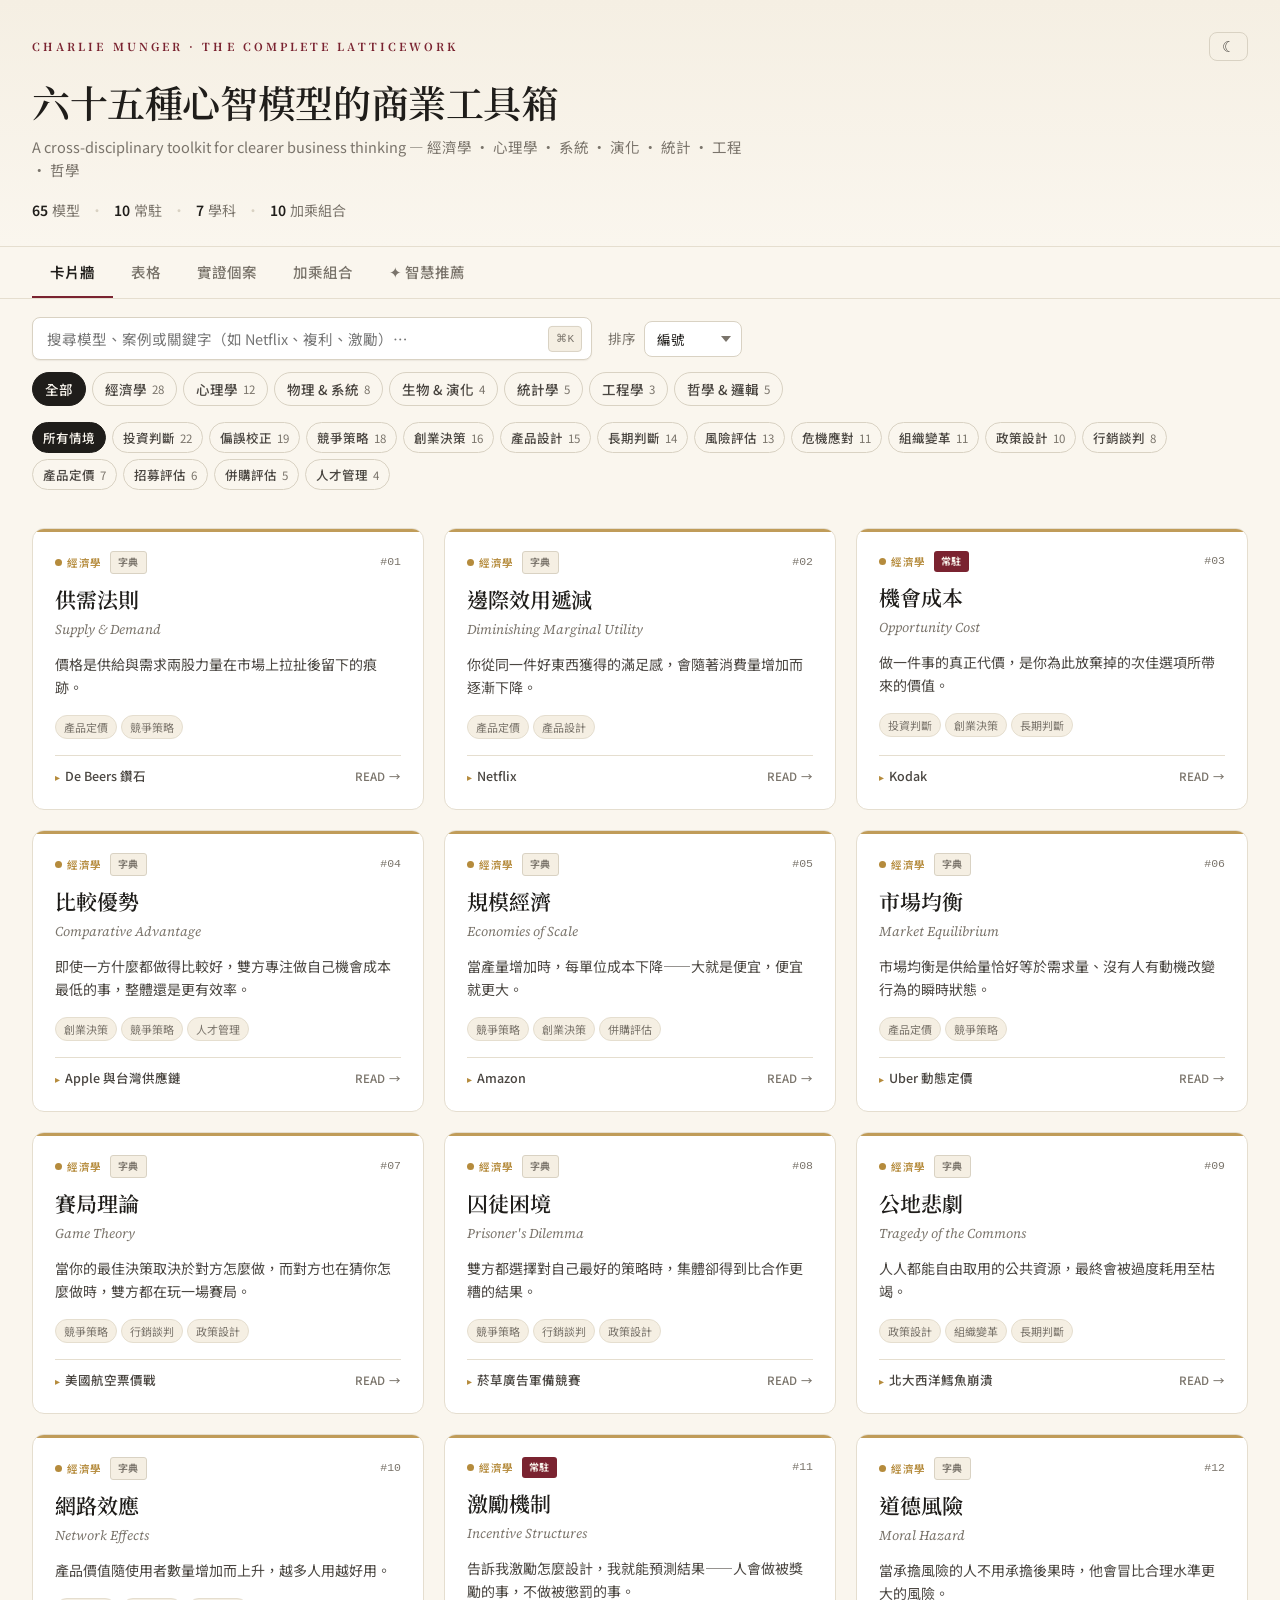
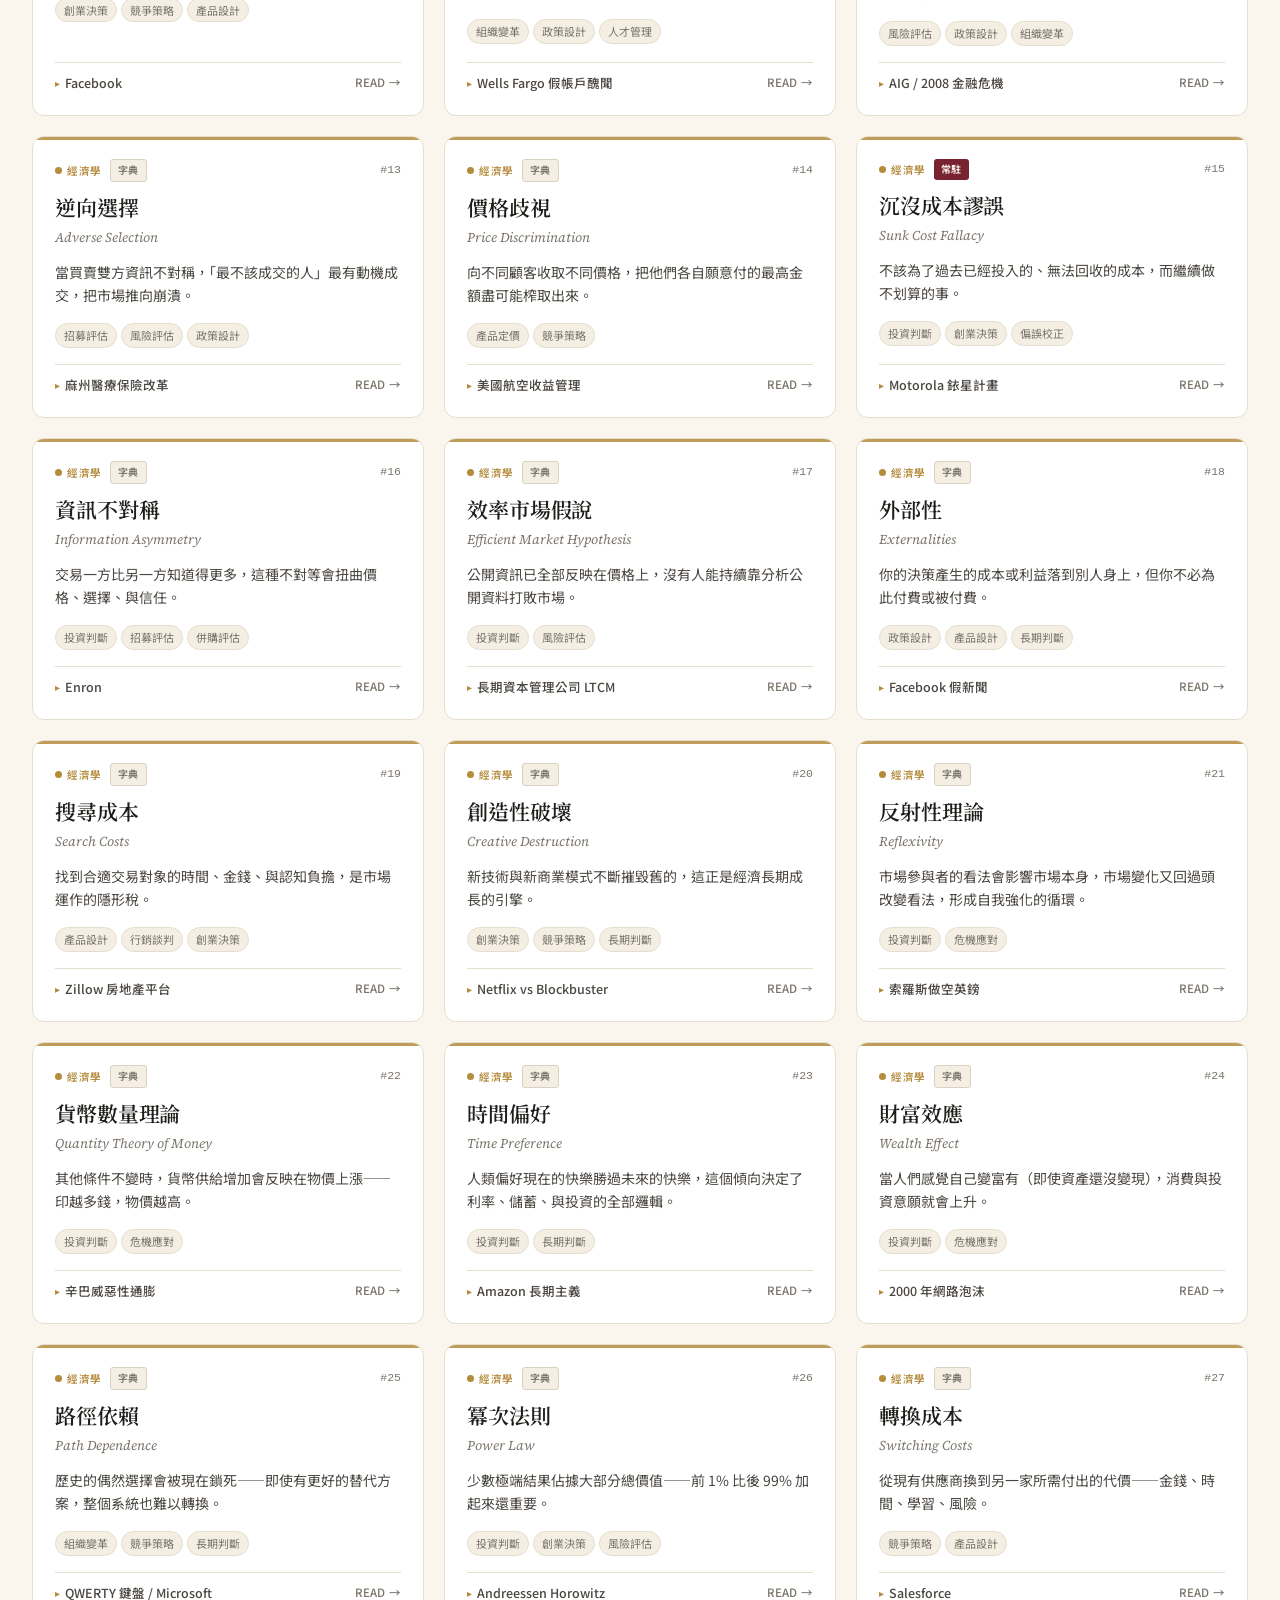
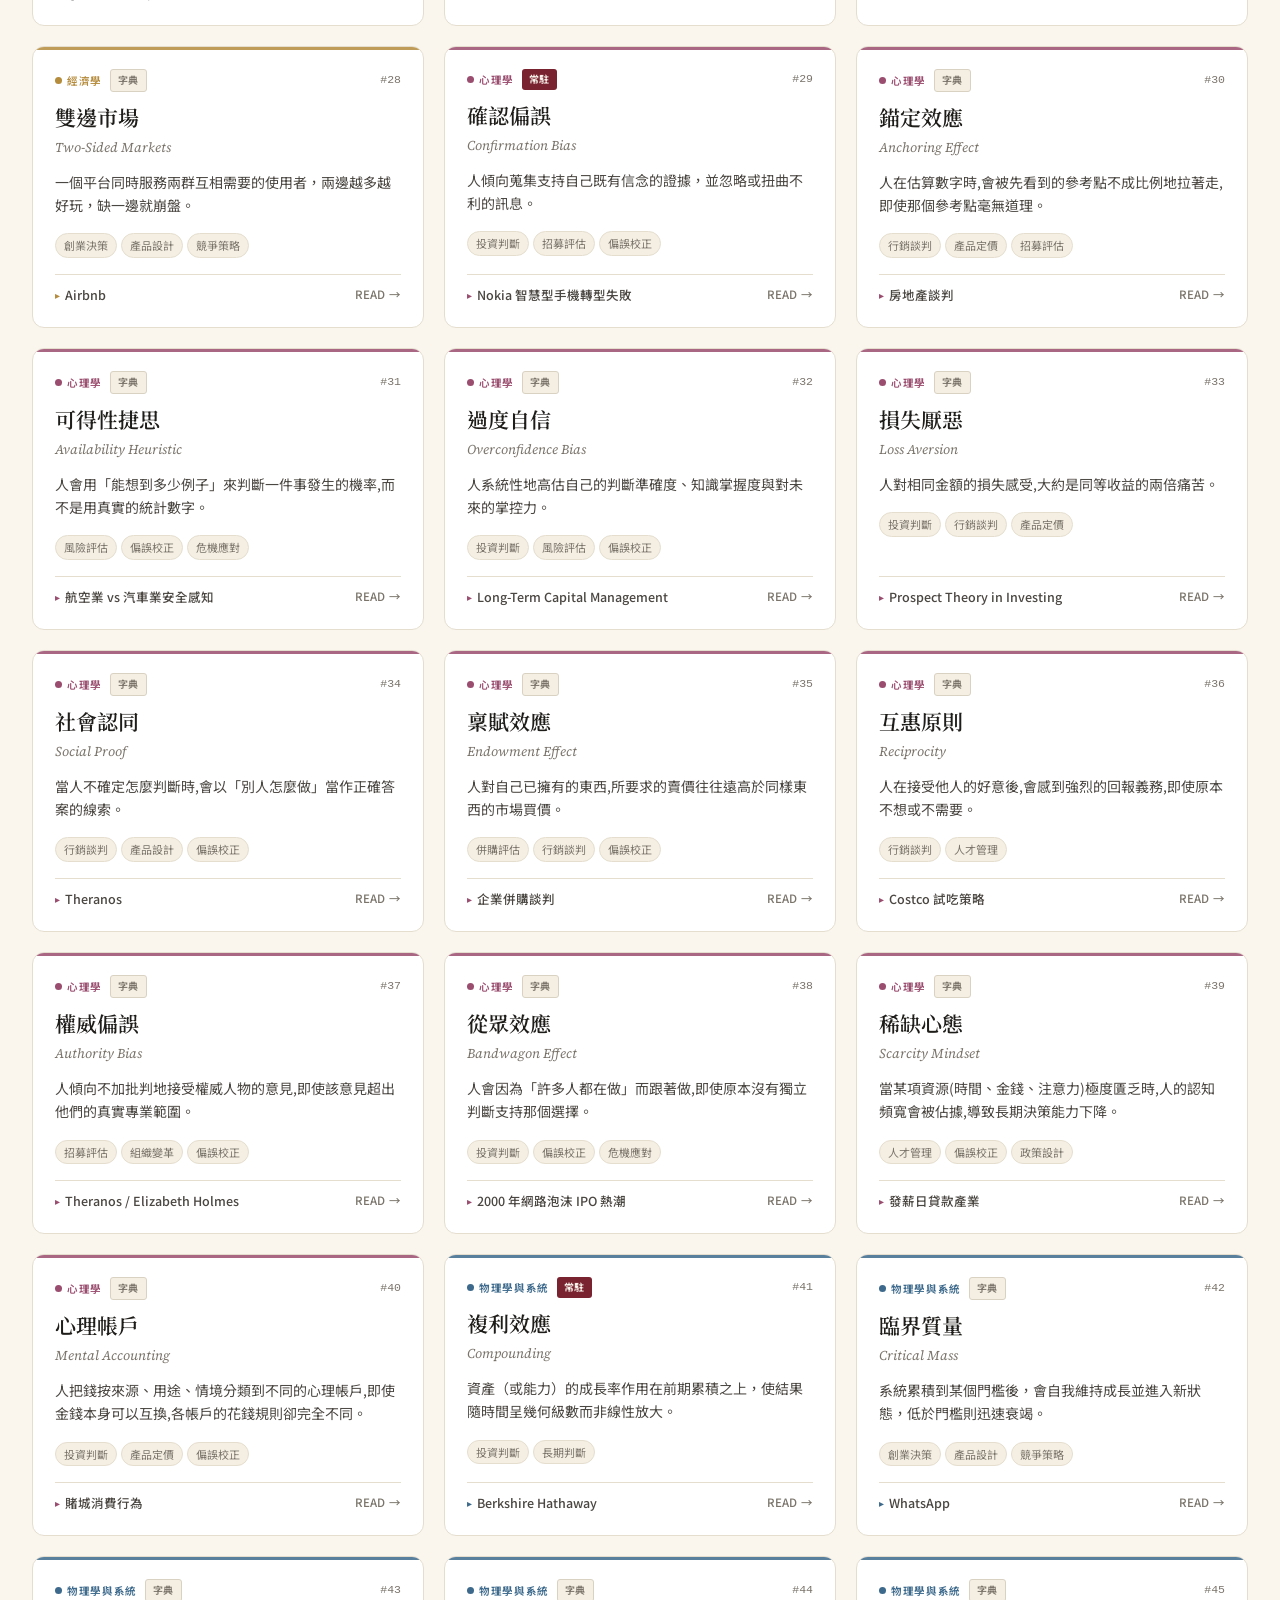
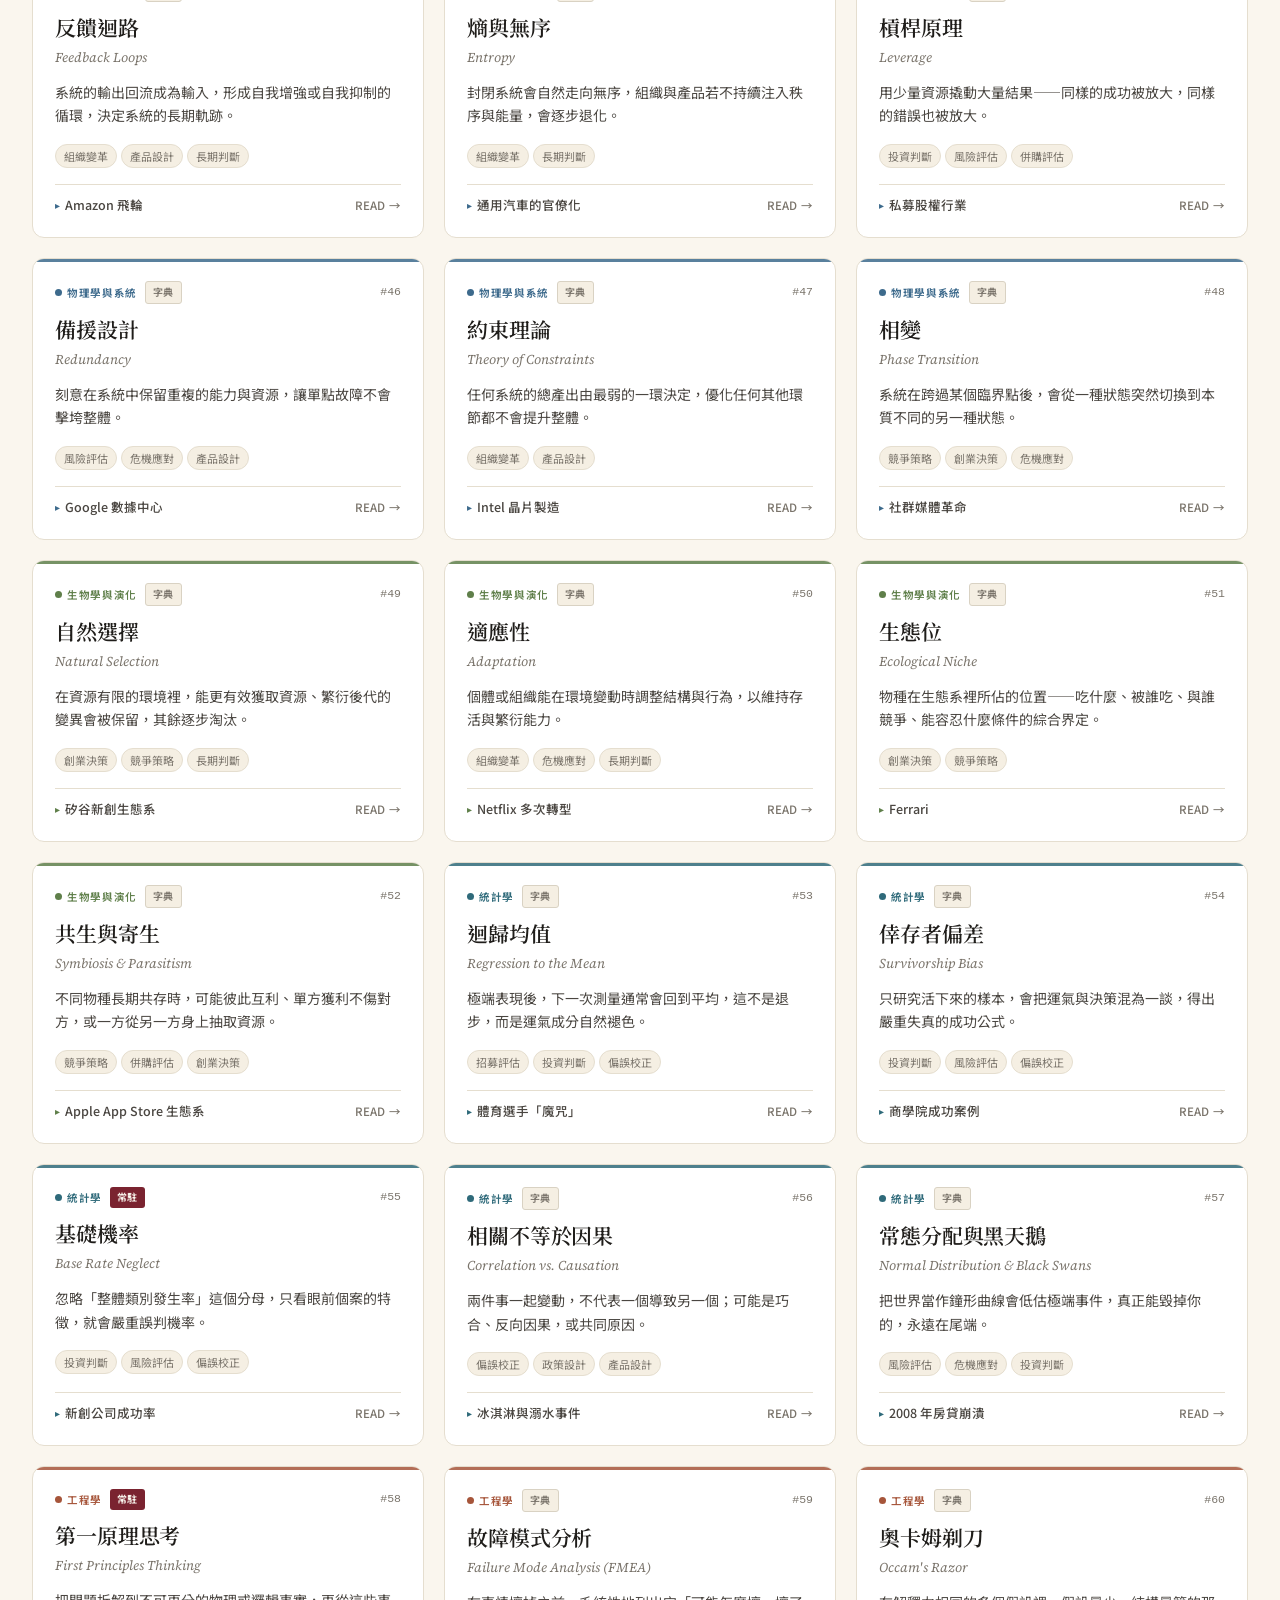
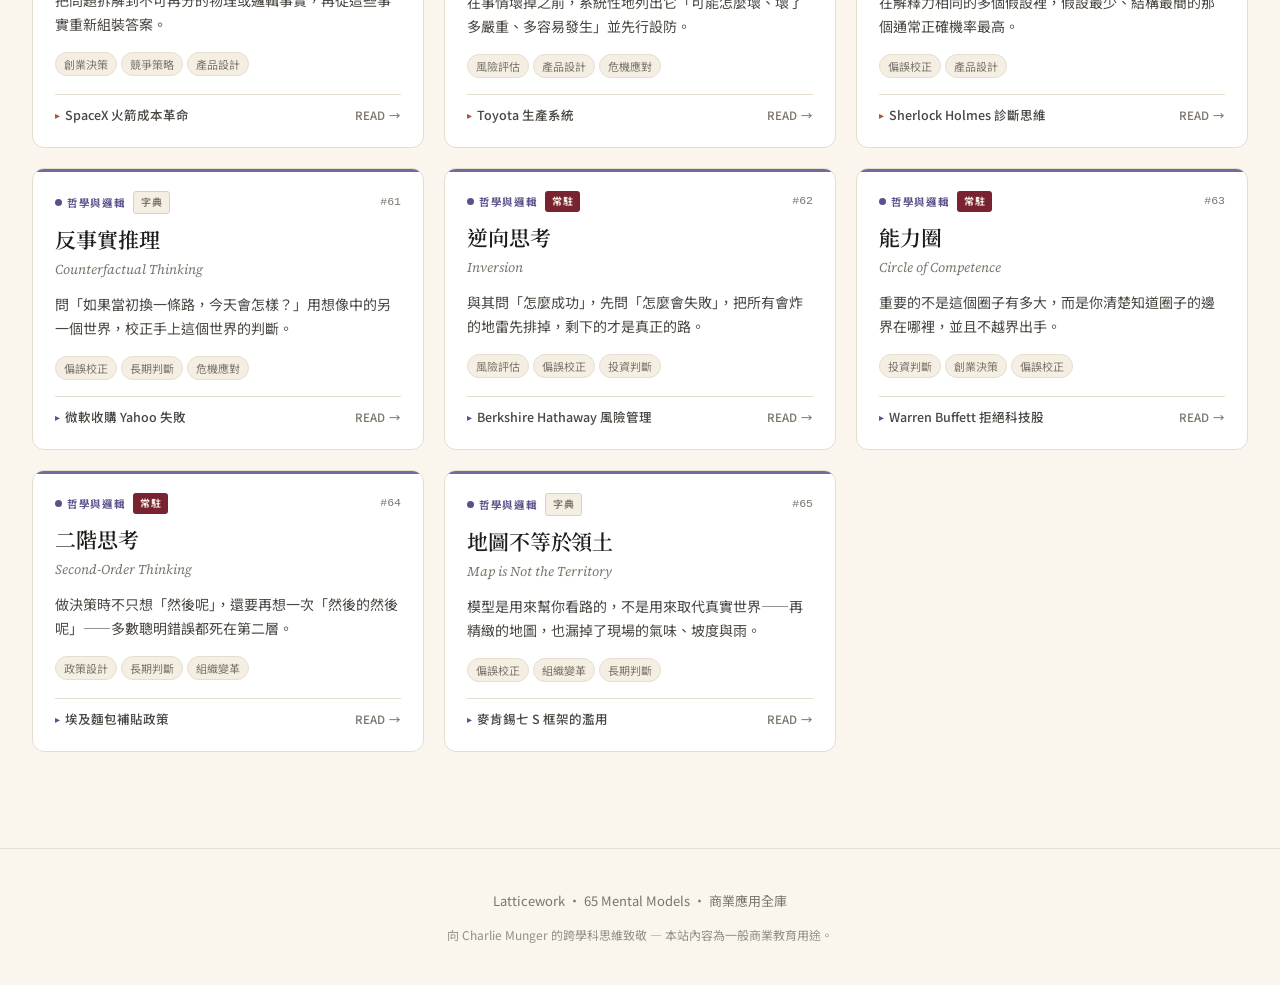
==== site/index.html @ 41a807b2 "初始版本：65 種商業心智模型工具箱 - 65 張深度卡片（每張 ~1,000 字、9 段結構化內容） - 7 大學科：經濟學 28 / 心理學 12 / 物理系統 8 / 生物演化 4 / 統計 5" ====
<!doctype html>
<html lang="zh-Hant" data-theme="light">
<head>
  <meta charset="utf-8" />
  <meta name="viewport" content="width=device-width, initial-scale=1" />
  <title>Latticework · 65 種商業心智模型工具箱</title>
  <meta name="description" content="跨學科心智模型全庫——65 種模型 · 7 大學科 · 卡片牆 / 表格 / 實證個案 / 加乘組合 / 智慧推薦 五種視圖。" />
  <link rel="preconnect" href="https://fonts.googleapis.com" />
  <link rel="preconnect" href="https://fonts.gstatic.com" crossorigin />
  <link href="https://fonts.googleapis.com/css2?family=Noto+Serif+TC:wght@500;600;700&family=Noto+Sans+TC:wght@300;400;500;600&family=Inter:ital,wght@0,400;0,500;0,600;1,400&family=Source+Serif+4:ital,wght@0,400;0,600;1,400&display=swap" rel="stylesheet" />
  <link rel="stylesheet" href="./styles.css" />
</head>
<body data-view="wall">
  <header class="site-header">
    <div class="header-row top">
      <div class="brand-mark">CHARLIE MUNGER · THE COMPLETE LATTICEWORK</div>
      <div class="header-actions">
        <button id="theme-toggle" class="icon-btn" aria-label="切換深淺色" title="切換深淺色">
          <span class="theme-icon-light">☀</span>
          <span class="theme-icon-dark">☾</span>
        </button>
      </div>
    </div>
    <h1 class="brand-title">六十五種心智模型的商業工具箱</h1>
    <p class="brand-tagline">A cross-disciplinary toolkit for clearer business thinking — 經濟學 · 心理學 · 系統 · 演化 · 統計 · 工程 · 哲學</p>
    <div class="header-stats">
      <span class="stat"><b id="visible-count">65</b><span>模型</span></span>
      <span class="stat-sep">·</span>
      <span class="stat"><b id="core-count">—</b><span>常駐</span></span>
      <span class="stat-sep">·</span>
      <span class="stat"><b>7</b><span>學科</span></span>
      <span class="stat-sep">·</span>
      <span class="stat"><b id="synergy-count">—</b><span>加乘組合</span></span>
    </div>
  </header>

  <nav class="tab-bar" id="tabs" role="tablist">
    <button class="tab is-active" data-view="wall" role="tab">卡片牆</button>
    <button class="tab" data-view="table" role="tab">表格</button>
    <button class="tab" data-view="evidence" role="tab">實證個案</button>
    <button class="tab" data-view="synergy" role="tab">加乘組合</button>
    <button class="tab" data-view="recommend" role="tab">✦ 智慧推薦</button>
  </nav>

  <section class="controls" id="controls">
    <div class="control-row primary">
      <div class="search-wrap">
        <input id="search" type="search" placeholder="搜尋模型、案例或關鍵字（如 Netflix、複利、激勵）…" autocomplete="off" />
        <span class="search-hint">⌘K</span>
      </div>
      <div class="sort-wrap">
        <label for="sort">排序</label>
        <select id="sort">
          <option value="id">編號</option>
          <option value="tier">常駐優先</option>
          <option value="name">按名稱</option>
          <option value="discipline">按學科</option>
        </select>
      </div>
    </div>

    <div class="control-row chips">
      <div class="chip-group" data-facet="discipline">
        <button class="chip is-active" data-value="all">全部</button>
        <button class="chip" data-value="經濟學">經濟學 <span class="chip-count">28</span></button>
        <button class="chip" data-value="心理學">心理學 <span class="chip-count">12</span></button>
        <button class="chip" data-value="物理學與系統">物理 &amp; 系統 <span class="chip-count">8</span></button>
        <button class="chip" data-value="生物學與演化">生物 &amp; 演化 <span class="chip-count">4</span></button>
        <button class="chip" data-value="統計學">統計學 <span class="chip-count">5</span></button>
        <button class="chip" data-value="工程學">工程學 <span class="chip-count">3</span></button>
        <button class="chip" data-value="哲學與邏輯">哲學 &amp; 邏輯 <span class="chip-count">5</span></button>
      </div>
    </div>

    <div class="control-row chips scenario-row">
      <div class="chip-group small" data-facet="scenario" id="scenario-chips">
        <button class="chip is-active small" data-value="all">所有情境</button>
        <!-- scenarios populated by JS -->
      </div>
    </div>
  </section>

  <main id="main" class="main" aria-live="polite"></main>

  <div id="empty" class="empty" hidden>
    <p>找不到符合條件的內容。試試其他關鍵字或調整篩選。</p>
  </div>

  <footer class="site-footer">
    <p>Latticework · 65 Mental Models · 商業應用全庫</p>
    <p class="footer-sub">向 Charlie Munger 的跨學科思維致敬 — 本站內容為一般商業教育用途。</p>
  </footer>

  <div id="modal" class="modal" hidden aria-modal="true" role="dialog">
    <div class="modal-backdrop" data-close="1"></div>
    <article class="modal-panel" id="modal-panel"></article>
  </div>

  <script src="./app.js"></script>
</body>
</html>
---- site/styles.css ----
/* ============================================================
   Latticework — Business toolkit, light + dark theme
   ============================================================ */

:root,
[data-theme="light"] {
  --bg: #FAF6EE;
  --bg-2: #F5EFE3;
  --surface: #FFFFFF;
  --surface-tint: #FCFAF5;

  --ink: #1F1D1A;
  --ink-2: #4A4641;
  --ink-3: #7A746B;
  --hairline: #E5DECF;
  --border: #D9D2C3;

  --accent: #7A2330;
  --accent-soft: #9A3949;
  --gold: #B58B3C;

  --d-econ: #B58B3C;
  --d-psych: #9A4D6E;
  --d-systems: #3D6A8C;
  --d-bio: #5F7F4A;
  --d-stats: #2F6A7A;
  --d-eng: #A6553A;
  --d-phil: #5C508A;

  --shadow-sm: 0 1px 2px rgba(60, 40, 10, 0.04), 0 1px 1px rgba(60, 40, 10, 0.03);
  --shadow-md: 0 4px 16px rgba(60, 40, 10, 0.06), 0 2px 4px rgba(60, 40, 10, 0.04);
  --shadow-lg: 0 12px 40px rgba(40, 25, 5, 0.12), 0 4px 12px rgba(60, 40, 10, 0.06);

  --header-bg: rgba(250, 246, 238, 0.88);
}

[data-theme="dark"] {
  --bg: #1A1714;
  --bg-2: #221E1A;
  --surface: #2A2520;
  --surface-tint: #2F2924;

  --ink: #F2EBDD;
  --ink-2: #C9C2B5;
  --ink-3: #8C857A;
  --hairline: #3A332C;
  --border: #4C443A;

  --accent: #D87060;
  --accent-soft: #C46055;
  --gold: #D4A05A;

  --d-econ: #D4A05A;
  --d-psych: #C97398;
  --d-systems: #6FA0C5;
  --d-bio: #8DAF73;
  --d-stats: #5BA5BA;
  --d-eng: #D08163;
  --d-phil: #8B7DBE;

  --shadow-sm: 0 1px 2px rgba(0, 0, 0, 0.3);
  --shadow-md: 0 4px 16px rgba(0, 0, 0, 0.45), 0 2px 4px rgba(0, 0, 0, 0.25);
  --shadow-lg: 0 16px 48px rgba(0, 0, 0, 0.6), 0 4px 12px rgba(0, 0, 0, 0.3);

  --header-bg: rgba(26, 23, 20, 0.88);
}

:root {
  --radius-sm: 4px;
  --radius-md: 8px;
  --radius-lg: 12px;

  --serif: "Noto Serif TC", "Source Serif 4", Georgia, "Times New Roman", serif;
  --sans: "Noto Sans TC", "Inter", -apple-system, BlinkMacSystemFont, "Segoe UI", sans-serif;
  --mono: "SF Mono", Menlo, Consolas, monospace;

  --maxw: 1280px;
}

* { box-sizing: border-box; }

html, body {
  margin: 0;
  padding: 0;
  background: var(--bg);
  color: var(--ink);
  font-family: var(--sans);
  font-size: 16px;
  line-height: 1.65;
  -webkit-font-smoothing: antialiased;
  text-rendering: optimizeLegibility;
  transition: background 0.2s, color 0.2s;
}

a { color: var(--accent); text-decoration: none; }
a:hover { color: var(--accent-soft); text-decoration: underline; text-underline-offset: 2px; }

/* ============================================================
   Header
   ============================================================ */

.site-header {
  background: linear-gradient(180deg, var(--bg-2) 0%, var(--bg) 100%);
  border-bottom: 1px solid var(--hairline);
  padding: 32px 32px 24px;
}
.site-header > * { max-width: var(--maxw); margin-left: auto; margin-right: auto; }

.header-row.top {
  display: flex;
  align-items: center;
  justify-content: space-between;
  margin-bottom: 18px;
}

.brand-mark {
  font-family: var(--serif);
  font-weight: 700;
  font-size: 11px;
  letter-spacing: 0.28em;
  color: var(--accent);
}

.header-actions { display: flex; gap: 8px; align-items: center; }

.icon-btn {
  background: transparent;
  border: 1px solid var(--border);
  border-radius: var(--radius-md);
  padding: 6px 12px;
  font-size: 15px;
  cursor: pointer;
  color: var(--ink-2);
  line-height: 1;
  transition: all 0.15s;
}
.icon-btn:hover { background: var(--surface); color: var(--ink); border-color: var(--ink-3); }

.theme-icon-light, .theme-icon-dark { display: none; }
[data-theme="light"] .theme-icon-dark { display: inline; }
[data-theme="dark"] .theme-icon-light { display: inline; }

.brand-title {
  font-family: var(--serif);
  font-weight: 600;
  font-size: clamp(26px, 3.5vw, 38px);
  line-height: 1.2;
  letter-spacing: -0.01em;
  color: var(--ink);
  margin: 0 0 10px;
}

.brand-tagline {
  font-size: 14.5px;
  color: var(--ink-3);
  margin: 0 0 18px;
  max-width: 720px;
  line-height: 1.6;
}

.header-stats {
  display: flex;
  align-items: baseline;
  gap: 10px;
  font-size: 14px;
  color: var(--ink-3);
}
.stat b { color: var(--ink); font-weight: 600; margin-right: 4px; }
.stat-sep { color: var(--border); }

/* ============================================================
   Tab bar
   ============================================================ */

.tab-bar {
  position: sticky;
  top: 0;
  z-index: 20;
  background: var(--header-bg);
  backdrop-filter: saturate(160%) blur(10px);
  -webkit-backdrop-filter: saturate(160%) blur(10px);
  border-bottom: 1px solid var(--hairline);
  padding: 0 32px;
  display: flex;
  gap: 0;
  max-width: var(--maxw);
  margin: 0 auto;
  overflow-x: auto;
  scrollbar-width: none;
}
.tab-bar::-webkit-scrollbar { display: none; }

.tab {
  flex-shrink: 0;
  background: transparent;
  border: none;
  border-bottom: 2px solid transparent;
  padding: 14px 18px;
  font-family: var(--sans);
  font-size: 14.5px;
  font-weight: 500;
  color: var(--ink-3);
  cursor: pointer;
  transition: all 0.15s;
}
.tab:hover { color: var(--ink-2); }
.tab.is-active {
  color: var(--ink);
  border-bottom-color: var(--accent);
  font-weight: 600;
}

/* ============================================================
   Controls (search, sort, chips)
   ============================================================ */

.controls {
  max-width: var(--maxw);
  margin: 0 auto;
  padding: 18px 32px 8px;
}

.control-row {
  display: flex;
  gap: 16px;
  margin-bottom: 12px;
  align-items: center;
  flex-wrap: wrap;
}

.search-wrap {
  position: relative;
  flex: 1;
  min-width: 280px;
  max-width: 560px;
}

#search {
  width: 100%;
  padding: 10px 50px 10px 14px;
  background: var(--surface);
  border: 1px solid var(--border);
  border-radius: var(--radius-md);
  font-family: var(--sans);
  font-size: 14.5px;
  color: var(--ink);
  box-shadow: var(--shadow-sm);
  transition: border-color 0.15s, box-shadow 0.15s;
}
#search:focus {
  outline: none;
  border-color: var(--accent);
  box-shadow: 0 0 0 3px rgba(122, 35, 48, 0.12);
}
[data-theme="dark"] #search:focus {
  box-shadow: 0 0 0 3px rgba(216, 112, 96, 0.18);
}

.search-hint {
  position: absolute;
  right: 10px;
  top: 50%;
  transform: translateY(-50%);
  font-family: var(--mono);
  font-size: 11px;
  color: var(--ink-3);
  background: var(--bg-2);
  padding: 3px 7px;
  border-radius: 4px;
  border: 1px solid var(--border);
  pointer-events: none;
}

.sort-wrap {
  display: flex;
  align-items: center;
  gap: 8px;
  font-size: 13.5px;
  color: var(--ink-3);
}
.sort-wrap select {
  font-family: var(--sans);
  font-size: 13.5px;
  padding: 7px 28px 7px 12px;
  background: var(--surface);
  border: 1px solid var(--border);
  border-radius: var(--radius-md);
  color: var(--ink);
  cursor: pointer;
  -webkit-appearance: none;
  -moz-appearance: none;
  appearance: none;
  background-image: url("data:image/svg+xml,%3Csvg xmlns='http://www.w3.org/2000/svg' width='10' height='6' viewBox='0 0 10 6'%3E%3Cpath fill='%237A746B' d='M5 6L0 0h10z'/%3E%3C/svg%3E");
  background-repeat: no-repeat;
  background-position: right 10px center;
}

.chip-group { display: flex; gap: 6px; flex-wrap: wrap; }
.chip-group.small .chip { font-size: 12.5px; padding: 5px 10px; }
.scenario-row { padding-top: 4px; }

.chip {
  background: transparent;
  border: 1px solid var(--border);
  border-radius: 999px;
  padding: 6px 12px;
  font-family: var(--sans);
  font-size: 13.5px;
  font-weight: 500;
  color: var(--ink-2);
  cursor: pointer;
  transition: all 0.15s;
  display: inline-flex;
  align-items: center;
  gap: 5px;
}
.chip:hover {
  border-color: var(--accent-soft);
  color: var(--ink);
  background: var(--surface);
}
.chip.is-active {
  background: var(--ink);
  border-color: var(--ink);
  color: var(--bg);
}
.chip.is-active .chip-count { color: var(--bg-2); opacity: 0.7; }
.chip-count { font-size: 11.5px; color: var(--ink-3); font-weight: 400; }

/* hide scenario row on views that don't use it */
body[data-view="synergy"] .scenario-row,
body[data-view="recommend"] .scenario-row,
body[data-view="evidence"] .scenario-row { display: none; }

body[data-view="synergy"] .control-row.primary > .sort-wrap,
body[data-view="recommend"] .control-row.primary > .sort-wrap,
body[data-view="evidence"] .control-row.chips,
body[data-view="synergy"] .control-row.chips,
body[data-view="recommend"] .control-row.chips { display: none; }

/* ============================================================
   Main container
   ============================================================ */

.main {
  max-width: var(--maxw);
  margin: 0 auto;
  padding: 18px 32px 48px;
}

/* ============================================================
   View: Wall (card grid)
   ============================================================ */

.grid {
  display: grid;
  grid-template-columns: repeat(auto-fill, minmax(320px, 1fr));
  gap: 20px;
}

.card {
  background: var(--surface);
  border: 1px solid var(--hairline);
  border-radius: var(--radius-lg);
  padding: 22px;
  cursor: pointer;
  transition: transform 0.18s ease, box-shadow 0.18s ease, border-color 0.18s ease;
  display: flex;
  flex-direction: column;
  gap: 12px;
  position: relative;
  overflow: hidden;
}
.card::before {
  content: "";
  position: absolute;
  top: 0; left: 0; right: 0;
  height: 3px;
  background: var(--card-accent, var(--accent));
  opacity: 0.85;
}
.card:hover {
  transform: translateY(-2px);
  box-shadow: var(--shadow-md);
  border-color: var(--border);
}

.card-meta {
  display: flex;
  align-items: center;
  justify-content: space-between;
  gap: 8px;
}
.card-meta-left { display: flex; align-items: center; gap: 8px; flex-wrap: wrap; }

.disc-badge {
  display: inline-flex;
  align-items: center;
  gap: 5px;
  font-size: 10.5px;
  font-weight: 600;
  letter-spacing: 0.06em;
  color: var(--card-accent, var(--accent));
  text-transform: uppercase;
}
.disc-badge::before {
  content: "";
  width: 7px;
  height: 7px;
  border-radius: 50%;
  background: var(--card-accent, var(--accent));
}

.tier-badge {
  font-size: 10px;
  font-weight: 600;
  padding: 2px 7px;
  border-radius: 3px;
  letter-spacing: 0.04em;
}
.tier-badge.core {
  background: var(--accent);
  color: var(--bg);
}
.tier-badge.reference {
  background: var(--bg-2);
  color: var(--ink-3);
  border: 1px solid var(--border);
}

.card-id {
  font-family: var(--mono);
  font-size: 11.5px;
  color: var(--ink-3);
  font-weight: 500;
}

.card-title {
  font-family: var(--serif);
  font-weight: 600;
  font-size: 21px;
  line-height: 1.3;
  color: var(--ink);
  margin: 0;
  letter-spacing: -0.005em;
}
.card-title-en {
  font-family: "Source Serif 4", Georgia, serif;
  font-style: italic;
  font-weight: 400;
  font-size: 13.5px;
  color: var(--ink-3);
  margin: -6px 0 0;
}

.card-summary {
  font-size: 14px;
  line-height: 1.65;
  color: var(--ink-2);
  margin: 0;
  display: -webkit-box;
  -webkit-line-clamp: 3;
  -webkit-box-orient: vertical;
  overflow: hidden;
}

.card-scenarios {
  display: flex;
  flex-wrap: wrap;
  gap: 4px;
  margin: 4px 0;
}
.scenario-tag {
  font-size: 11px;
  padding: 2px 8px;
  background: var(--bg-2);
  border: 1px solid var(--hairline);
  color: var(--ink-3);
  border-radius: 999px;
}

.card-foot {
  display: flex;
  align-items: center;
  justify-content: space-between;
  gap: 10px;
  padding-top: 10px;
  border-top: 1px solid var(--hairline);
  margin-top: auto;
}

.case-pill {
  display: inline-flex;
  align-items: center;
  gap: 5px;
  font-size: 12.5px;
  color: var(--ink-2);
  font-weight: 500;
}
.case-pill::before { content: "▸"; color: var(--card-accent, var(--accent)); font-size: 10px; }

.read-more {
  font-size: 11.5px;
  color: var(--ink-3);
  font-weight: 500;
  letter-spacing: 0.02em;
}

/* Discipline accent mapping */
.card[data-discipline="經濟學"]            { --card-accent: var(--d-econ); }
.card[data-discipline="心理學"]            { --card-accent: var(--d-psych); }
.card[data-discipline="物理學與系統"]      { --card-accent: var(--d-systems); }
.card[data-discipline="生物學與演化"]      { --card-accent: var(--d-bio); }
.card[data-discipline="統計學"]            { --card-accent: var(--d-stats); }
.card[data-discipline="工程學"]            { --card-accent: var(--d-eng); }
.card[data-discipline="哲學與邏輯"]        { --card-accent: var(--d-phil); }

/* ============================================================
   View: Table
   ============================================================ */

.table-wrap {
  background: var(--surface);
  border: 1px solid var(--hairline);
  border-radius: var(--radius-lg);
  overflow: hidden;
}
.table {
  width: 100%;
  border-collapse: collapse;
  font-size: 14px;
}
.table thead th {
  background: var(--bg-2);
  border-bottom: 1px solid var(--border);
  text-align: left;
  padding: 12px 14px;
  font-weight: 600;
  font-size: 12.5px;
  letter-spacing: 0.04em;
  color: var(--ink-3);
  text-transform: uppercase;
  cursor: pointer;
  user-select: none;
  white-space: nowrap;
}
.table thead th:hover { color: var(--ink); background: var(--surface-tint); }
.table thead th.sorted::after { content: " ▾"; color: var(--accent); }
.table tbody tr {
  cursor: pointer;
  border-bottom: 1px solid var(--hairline);
  transition: background 0.12s;
}
.table tbody tr:hover { background: var(--surface-tint); }
.table tbody tr:last-child { border-bottom: none; }
.table td {
  padding: 12px 14px;
  vertical-align: top;
}
.table .col-id { font-family: var(--mono); font-size: 12.5px; color: var(--ink-3); width: 50px; }
.table .col-name { font-family: var(--serif); font-weight: 600; font-size: 15.5px; min-width: 180px; }
.table .col-name-en { font-style: italic; color: var(--ink-3); font-size: 13px; }
.table .col-disc .disc-badge { font-size: 10px; }
.table .col-tier { width: 80px; }
.table .col-case { color: var(--ink-2); font-size: 13.5px; }
.table .col-scenarios { font-size: 12px; color: var(--ink-3); }
.table .col-scenarios .scenario-tag { font-size: 10.5px; padding: 1px 6px; }

/* ============================================================
   View: Evidence (case-grouped)
   ============================================================ */

.evidence-grid {
  display: grid;
  grid-template-columns: 1fr;
  gap: 16px;
}
@media (min-width: 900px) {
  .evidence-grid { grid-template-columns: 1fr 1fr; }
}
.evidence-card {
  background: var(--surface);
  border: 1px solid var(--hairline);
  border-radius: var(--radius-lg);
  padding: 20px 22px;
}
.evidence-actor {
  font-family: var(--serif);
  font-weight: 600;
  font-size: 18px;
  color: var(--ink);
  margin: 0 0 4px;
}
.evidence-actor-meta {
  font-size: 12.5px;
  color: var(--ink-3);
  margin: 0 0 14px;
}
.evidence-list { display: flex; flex-direction: column; gap: 8px; margin: 0; padding: 0; list-style: none; }
.evidence-item {
  display: flex;
  align-items: baseline;
  gap: 10px;
  padding: 10px 12px;
  background: var(--surface-tint);
  border: 1px solid var(--hairline);
  border-radius: var(--radius-md);
  cursor: pointer;
  transition: all 0.15s;
}
.evidence-item:hover { background: var(--bg-2); border-color: var(--border); }
.evidence-item .disc-badge { font-size: 10px; flex-shrink: 0; }
.evidence-item .ev-id { font-family: var(--mono); font-size: 11.5px; color: var(--ink-3); flex-shrink: 0; }
.evidence-item .ev-name { font-weight: 500; color: var(--ink); flex: 1; }
.evidence-item .ev-anchor { font-size: 12px; color: var(--ink-3); flex-shrink: 0; }

/* ============================================================
   View: Synergy (bundle cards)
   ============================================================ */

.synergy-grid {
  display: grid;
  grid-template-columns: 1fr;
  gap: 22px;
}
.synergy-card {
  background: var(--surface);
  border: 1px solid var(--hairline);
  border-radius: var(--radius-lg);
  padding: 28px 32px;
  position: relative;
  overflow: hidden;
}
.synergy-card::before {
  content: "";
  position: absolute;
  top: 0; left: 0; bottom: 0;
  width: 4px;
  background: var(--accent);
}
.synergy-head {
  display: flex;
  align-items: baseline;
  justify-content: space-between;
  gap: 12px;
  margin-bottom: 4px;
  flex-wrap: wrap;
}
.synergy-name {
  font-family: var(--serif);
  font-weight: 600;
  font-size: 22px;
  color: var(--ink);
  margin: 0;
}
.synergy-subtitle {
  font-family: "Source Serif 4", Georgia, serif;
  font-style: italic;
  font-size: 14px;
  color: var(--ink-3);
  margin: 0 0 14px;
}
.synergy-theme {
  display: inline-flex;
  font-size: 11px;
  font-weight: 600;
  letter-spacing: 0.06em;
  padding: 3px 9px;
  border-radius: 999px;
  background: var(--bg-2);
  color: var(--accent);
  text-transform: uppercase;
  white-space: nowrap;
}
.synergy-models {
  display: flex;
  flex-wrap: wrap;
  gap: 8px;
  margin: 14px 0 16px;
}
.synergy-model-chip {
  display: inline-flex;
  align-items: center;
  gap: 6px;
  padding: 7px 12px;
  border: 1px solid var(--border);
  border-radius: var(--radius-md);
  background: var(--surface-tint);
  cursor: pointer;
  transition: all 0.15s;
  font-size: 13px;
}
.synergy-model-chip:hover {
  border-color: var(--accent);
  background: var(--bg-2);
}
.synergy-model-chip .smc-id {
  font-family: var(--mono);
  font-size: 10.5px;
  color: var(--ink-3);
}
.synergy-model-chip .smc-dot {
  width: 6px;
  height: 6px;
  border-radius: 50%;
  background: var(--chip-accent, var(--accent));
}
.synergy-model-chip[data-discipline="經濟學"]            { --chip-accent: var(--d-econ); }
.synergy-model-chip[data-discipline="心理學"]            { --chip-accent: var(--d-psych); }
.synergy-model-chip[data-discipline="物理學與系統"]      { --chip-accent: var(--d-systems); }
.synergy-model-chip[data-discipline="生物學與演化"]      { --chip-accent: var(--d-bio); }
.synergy-model-chip[data-discipline="統計學"]            { --chip-accent: var(--d-stats); }
.synergy-model-chip[data-discipline="工程學"]            { --chip-accent: var(--d-eng); }
.synergy-model-chip[data-discipline="哲學與邏輯"]        { --chip-accent: var(--d-phil); }

.synergy-why {
  font-size: 15px;
  line-height: 1.75;
  color: var(--ink);
  margin: 0 0 14px;
}
.synergy-case {
  background: var(--bg-2);
  border-left: 3px solid var(--accent);
  padding: 12px 16px;
  border-radius: 0 var(--radius-md) var(--radius-md) 0;
  font-size: 14px;
  line-height: 1.7;
  color: var(--ink-2);
}
.synergy-case::before {
  content: "案例 · ";
  font-family: var(--serif);
  font-weight: 600;
  color: var(--accent);
  font-size: 12px;
  letter-spacing: 0.06em;
}

/* ============================================================
   View: Recommend
   ============================================================ */

.recommend-wrap { max-width: 880px; margin: 0 auto; }

.recommend-prompt {
  background: var(--surface);
  border: 1px solid var(--hairline);
  border-radius: var(--radius-lg);
  padding: 28px 32px;
  margin-bottom: 24px;
}
.recommend-prompt h2 {
  font-family: var(--serif);
  font-weight: 600;
  font-size: 22px;
  color: var(--ink);
  margin: 0 0 4px;
}
.recommend-prompt p {
  font-size: 14px;
  color: var(--ink-3);
  margin: 0 0 18px;
}
.recommend-scenario-chips {
  display: flex;
  flex-wrap: wrap;
  gap: 7px;
  margin-bottom: 14px;
}
.recommend-scenario-chips .chip { font-size: 13px; }
.recommend-input-row {
  display: flex;
  gap: 8px;
}
.recommend-input-row input {
  flex: 1;
  padding: 12px 16px;
  background: var(--bg);
  border: 1px solid var(--border);
  border-radius: var(--radius-md);
  font-family: var(--sans);
  font-size: 14.5px;
  color: var(--ink);
}
.recommend-input-row input:focus {
  outline: none;
  border-color: var(--accent);
  box-shadow: 0 0 0 3px rgba(122, 35, 48, 0.12);
}
[data-theme="dark"] .recommend-input-row input:focus {
  box-shadow: 0 0 0 3px rgba(216, 112, 96, 0.18);
}
.recommend-input-row button {
  padding: 12px 22px;
  background: var(--ink);
  border: 1px solid var(--ink);
  border-radius: var(--radius-md);
  color: var(--bg);
  font-family: var(--sans);
  font-weight: 600;
  font-size: 14px;
  cursor: pointer;
  transition: opacity 0.15s;
}
.recommend-input-row button:hover { opacity: 0.85; }

.recommend-results h3 {
  font-family: var(--serif);
  font-size: 16px;
  font-weight: 600;
  color: var(--ink);
  margin: 24px 0 12px;
  padding-bottom: 8px;
  border-bottom: 1px solid var(--hairline);
}
.recommend-results h3 .count { font-family: var(--mono); font-weight: 400; font-size: 13px; color: var(--ink-3); margin-left: 6px; }

.recommend-list {
  display: flex;
  flex-direction: column;
  gap: 10px;
}
.recommend-item {
  display: flex;
  align-items: flex-start;
  gap: 14px;
  padding: 16px 18px;
  background: var(--surface);
  border: 1px solid var(--hairline);
  border-radius: var(--radius-md);
  cursor: pointer;
  transition: all 0.15s;
}
.recommend-item:hover { border-color: var(--accent); background: var(--surface-tint); }
.recommend-item .ri-rank {
  font-family: var(--serif);
  font-weight: 600;
  font-size: 20px;
  color: var(--accent);
  width: 28px;
  flex-shrink: 0;
}
.recommend-item .ri-body { flex: 1; }
.recommend-item .ri-title {
  font-family: var(--serif);
  font-weight: 600;
  font-size: 16px;
  color: var(--ink);
  margin: 0 0 4px;
}
.recommend-item .ri-title .ri-name-en {
  font-family: "Source Serif 4", Georgia, serif;
  font-style: italic;
  font-weight: 400;
  font-size: 13px;
  color: var(--ink-3);
  margin-left: 8px;
}
.recommend-item .ri-meta {
  font-size: 12px;
  color: var(--ink-3);
  margin-bottom: 6px;
  display: flex;
  flex-wrap: wrap;
  gap: 8px;
  align-items: center;
}
.recommend-item .ri-summary {
  font-size: 13.5px;
  color: var(--ink-2);
  margin: 0;
}

.recommend-empty {
  padding: 24px;
  text-align: center;
  color: var(--ink-3);
  font-size: 14px;
}

/* ============================================================
   Empty state
   ============================================================ */

.empty {
  max-width: var(--maxw);
  margin: 0 auto;
  padding: 80px 32px;
  text-align: center;
  color: var(--ink-3);
  font-size: 15px;
}

/* ============================================================
   Modal
   ============================================================ */

.modal {
  position: fixed;
  inset: 0;
  z-index: 100;
  display: flex;
  align-items: flex-start;
  justify-content: center;
  padding: 48px 24px;
  overflow-y: auto;
}
.modal[hidden] { display: none; }

.modal-backdrop {
  position: fixed;
  inset: 0;
  background: rgba(31, 29, 26, 0.42);
  backdrop-filter: blur(4px);
  -webkit-backdrop-filter: blur(4px);
}
[data-theme="dark"] .modal-backdrop { background: rgba(0, 0, 0, 0.6); }

.modal-panel {
  position: relative;
  background: var(--surface);
  max-width: 760px;
  width: 100%;
  border-radius: var(--radius-lg);
  box-shadow: var(--shadow-lg);
  padding: 48px 56px 56px;
  margin-bottom: 48px;
}
.modal-panel::before {
  content: "";
  position: absolute;
  top: 0; left: 0; right: 0;
  height: 4px;
  background: var(--card-accent, var(--accent));
  border-radius: var(--radius-lg) var(--radius-lg) 0 0;
}

.modal-close {
  position: absolute;
  top: 16px;
  right: 16px;
  background: transparent;
  border: none;
  width: 32px;
  height: 32px;
  border-radius: 50%;
  cursor: pointer;
  font-size: 20px;
  color: var(--ink-3);
  display: flex;
  align-items: center;
  justify-content: center;
}
.modal-close:hover { background: var(--bg-2); color: var(--ink); }

.modal-meta {
  display: flex;
  align-items: center;
  gap: 10px;
  font-size: 12px;
  color: var(--ink-3);
  margin-bottom: 14px;
  flex-wrap: wrap;
}
.modal-meta .disc-badge { font-size: 11px; }
.modal-meta .dot { color: var(--border); }

.modal-title {
  font-family: var(--serif);
  font-weight: 600;
  font-size: 36px;
  line-height: 1.25;
  margin: 0 0 8px;
  color: var(--ink);
  letter-spacing: -0.01em;
}
.modal-title-en {
  font-family: "Source Serif 4", Georgia, serif;
  font-style: italic;
  font-weight: 400;
  font-size: 18px;
  color: var(--ink-3);
  margin: 0 0 24px;
}

.modal-anchor {
  display: inline-flex;
  align-items: center;
  gap: 8px;
  padding: 7px 14px;
  background: var(--bg-2);
  border-radius: 999px;
  font-size: 13px;
  font-weight: 500;
  color: var(--ink-2);
  margin-bottom: 12px;
}
.modal-anchor::before { content: "▸"; color: var(--card-accent, var(--accent)); font-size: 11px; }

.modal-scenarios { margin-bottom: 24px; }
.modal-scenarios .scenario-tag { margin-right: 4px; }

.modal-body { font-size: 15px; line-height: 1.85; color: var(--ink); }
.modal-body h2 {
  font-family: var(--serif);
  font-weight: 600;
  font-size: 19px;
  margin: 32px 0 10px;
  color: var(--ink);
  border-left: 3px solid var(--card-accent, var(--accent));
  padding-left: 12px;
}
.modal-body h2:first-of-type { margin-top: 0; }
.modal-body h3 {
  font-family: var(--serif);
  font-weight: 600;
  font-size: 15.5px;
  margin: 22px 0 6px;
  color: var(--ink-2);
}
.modal-body p { margin: 0 0 12px; }
.modal-body ul, .modal-body ol { margin: 0 0 12px; padding-left: 22px; }
.modal-body li { margin-bottom: 6px; }
.modal-body strong { color: var(--ink); font-weight: 600; }
.modal-body blockquote {
  margin: 12px 0;
  padding: 8px 16px;
  border-left: 3px solid var(--hairline);
  color: var(--ink-2);
  font-style: italic;
}

.related-grid {
  display: grid;
  grid-template-columns: repeat(auto-fill, minmax(180px, 1fr));
  gap: 8px;
  margin-top: 10px;
}
.related-link {
  display: block;
  padding: 10px 14px;
  background: var(--surface-tint);
  border: 1px solid var(--hairline);
  border-radius: var(--radius-md);
  font-size: 13px;
  color: var(--ink-2);
  cursor: pointer;
  transition: all 0.15s;
}
.related-link:hover {
  background: var(--bg-2);
  border-color: var(--border);
  color: var(--ink);
  text-decoration: none;
}
.related-link .rl-id { font-family: var(--mono); font-size: 10.5px; color: var(--ink-3); margin-right: 6px; }

/* ============================================================
   Footer
   ============================================================ */

.site-footer {
  max-width: var(--maxw);
  margin: 48px auto 0;
  padding: 28px 32px;
  border-top: 1px solid var(--hairline);
  text-align: center;
  font-size: 13px;
  color: var(--ink-3);
}
.footer-sub { font-size: 12px; margin-top: 4px; opacity: 0.8; }

/* ============================================================
   Responsive
   ============================================================ */

@media (max-width: 720px) {
  .site-header { padding: 24px 18px 18px; }
  .main, .controls { padding-left: 18px; padding-right: 18px; }
  .tab-bar { padding: 0 18px; }
  .modal-panel { padding: 36px 24px 40px; }
  .modal-title { font-size: 28px; }
  .synergy-card { padding: 22px 20px; }
}

@media (prefers-reduced-motion: reduce) {
  * { transition: none !important; animation: none !important; }
}
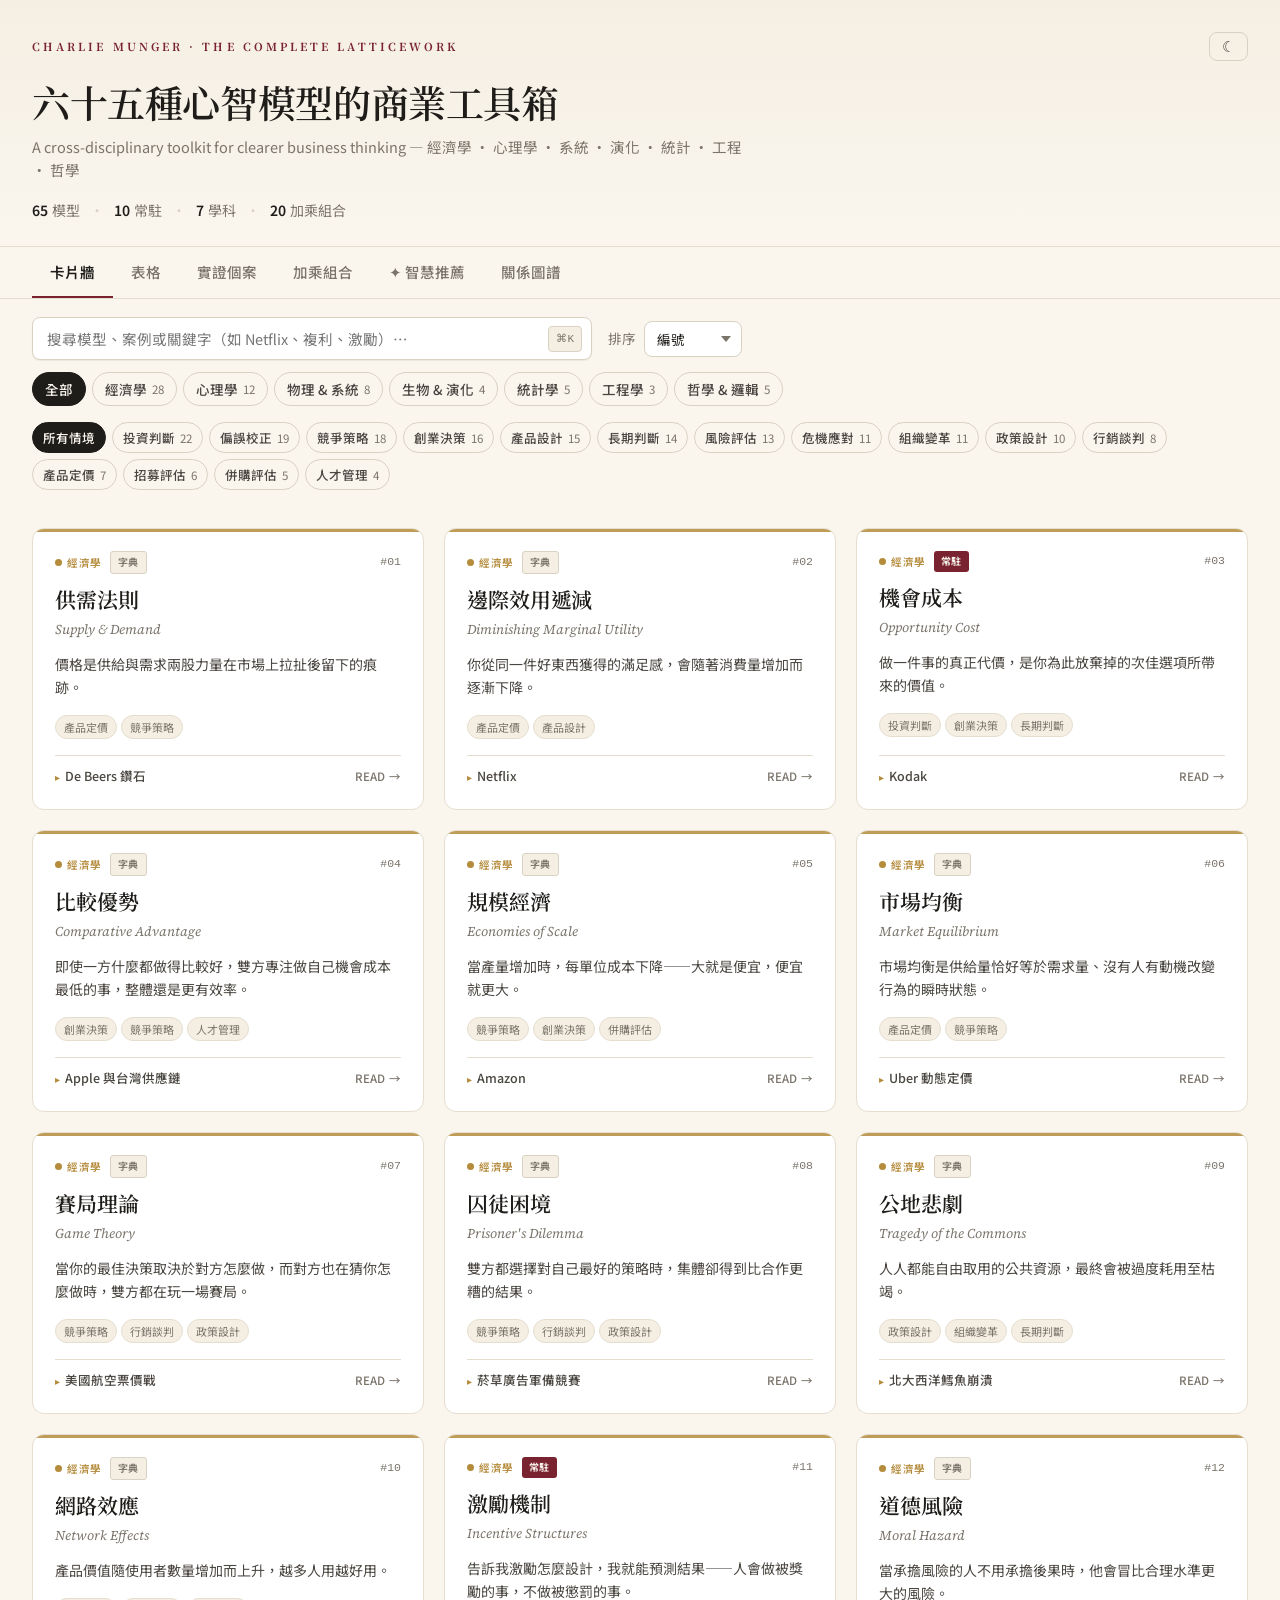
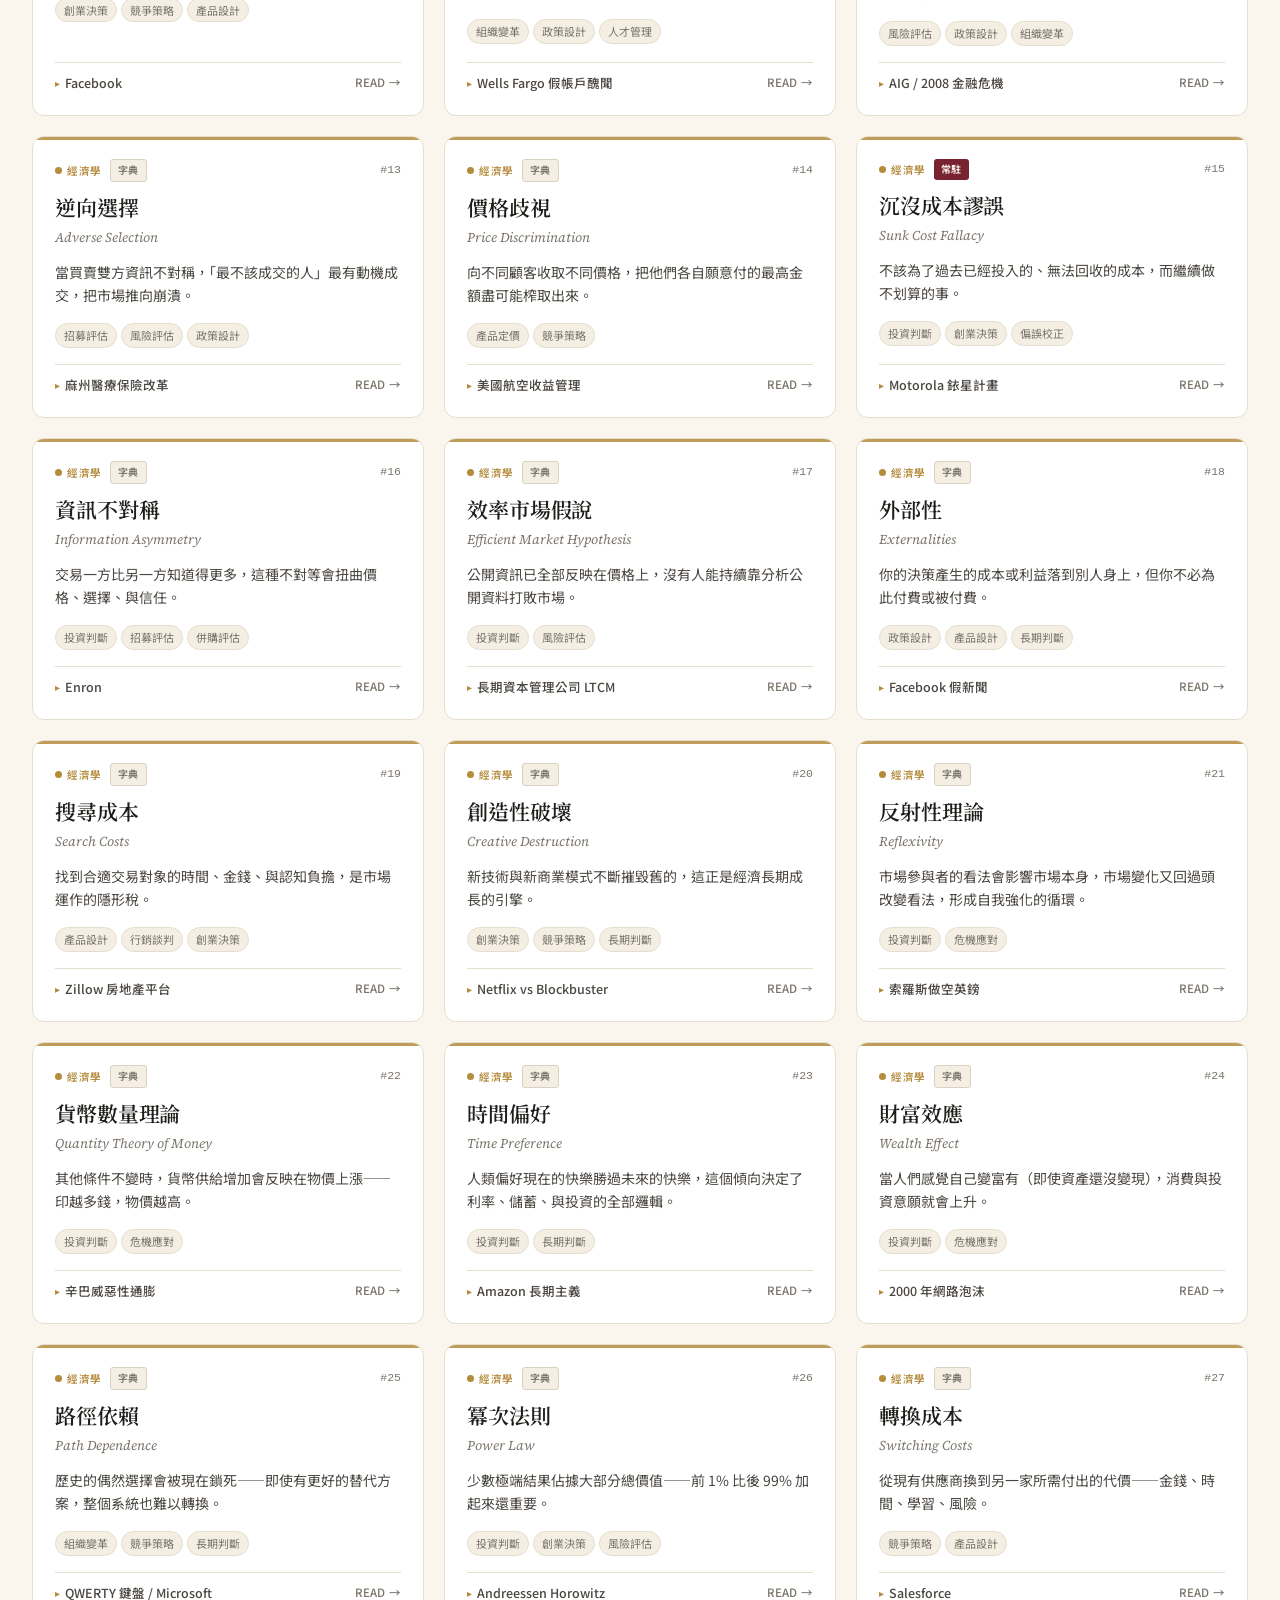
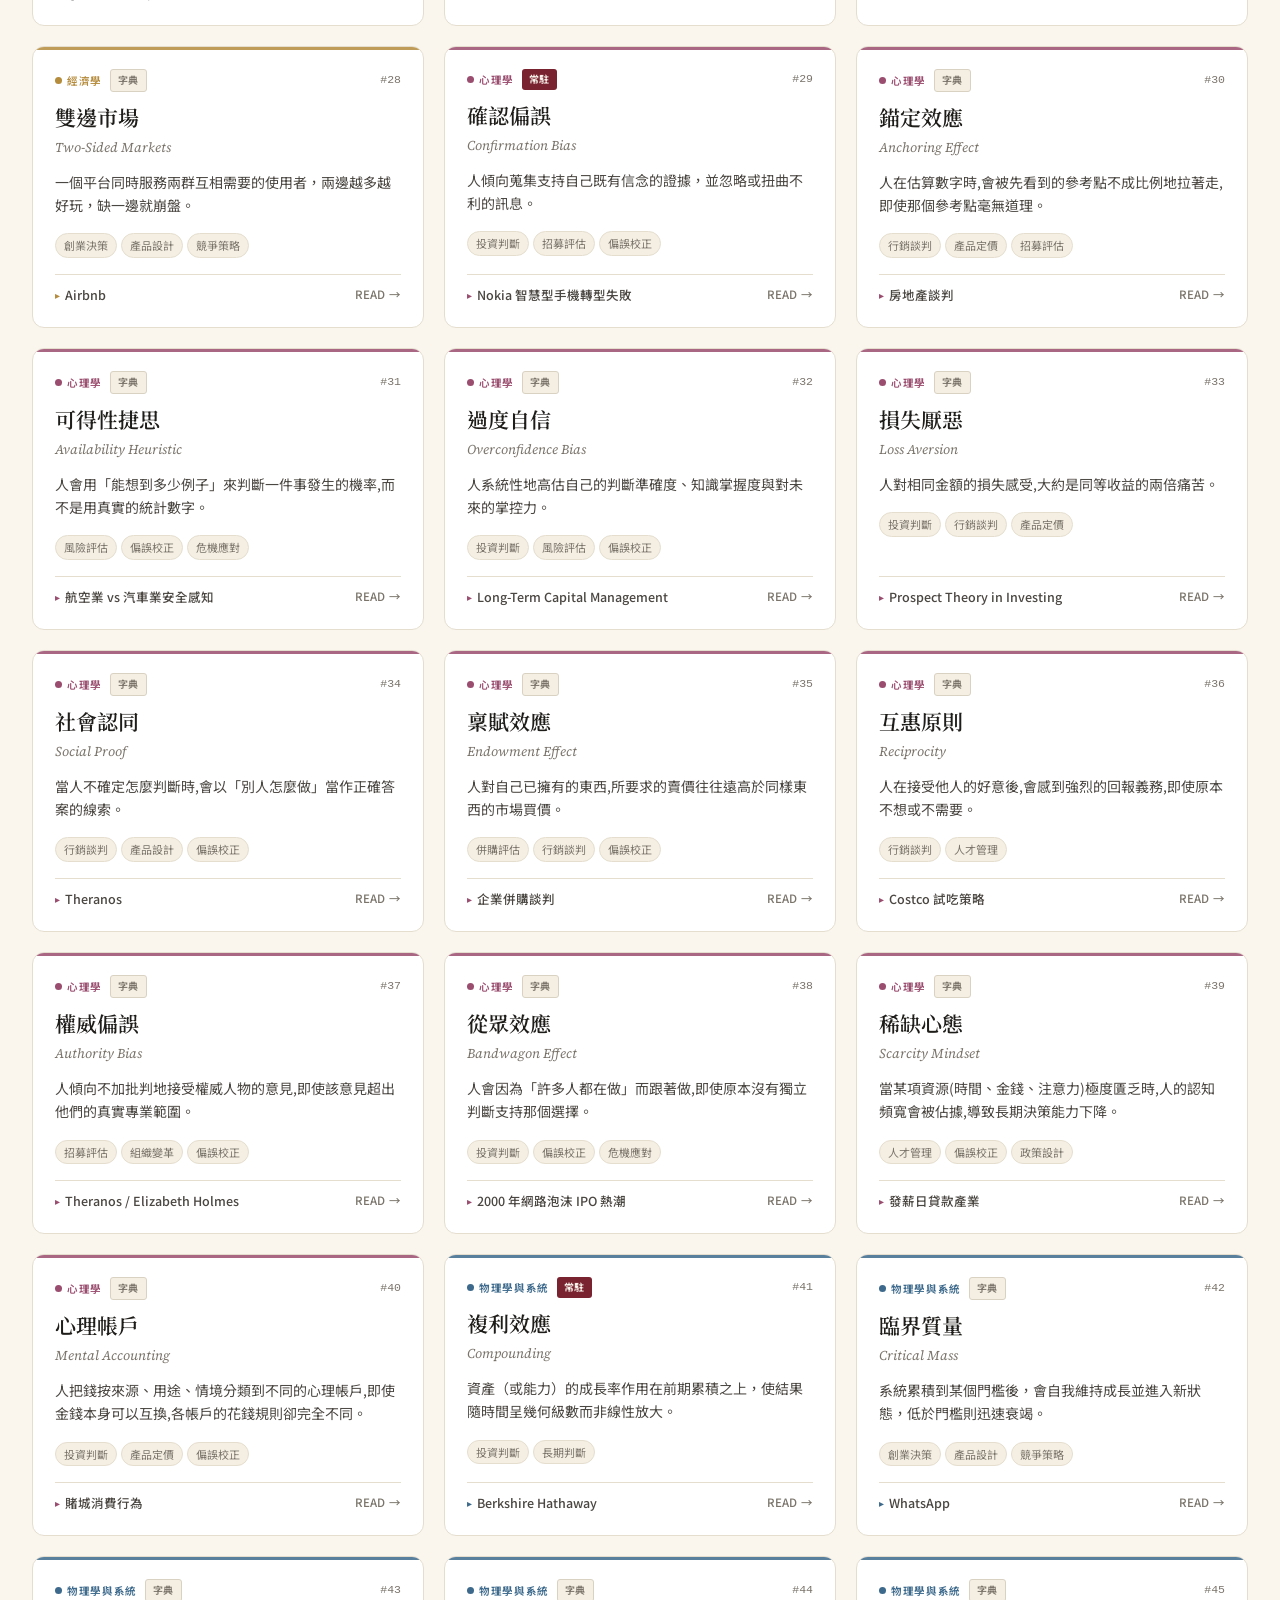
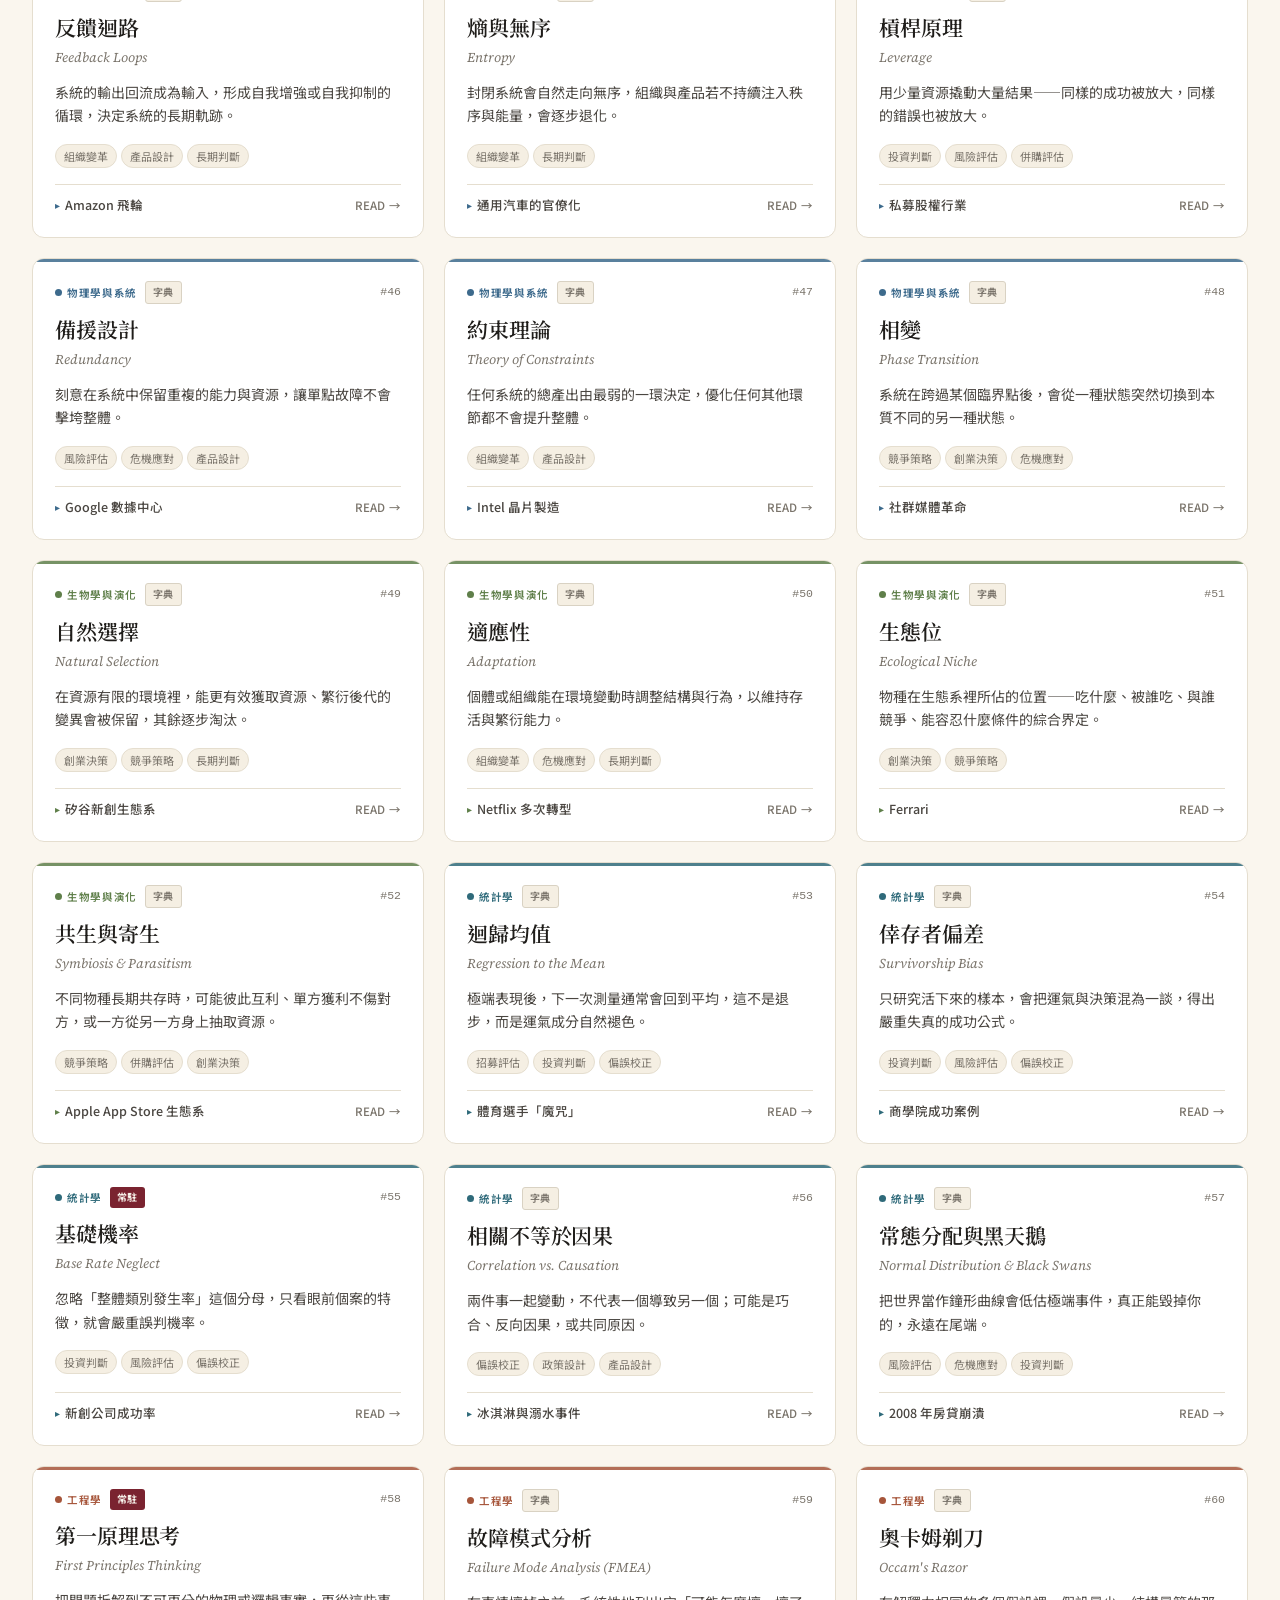
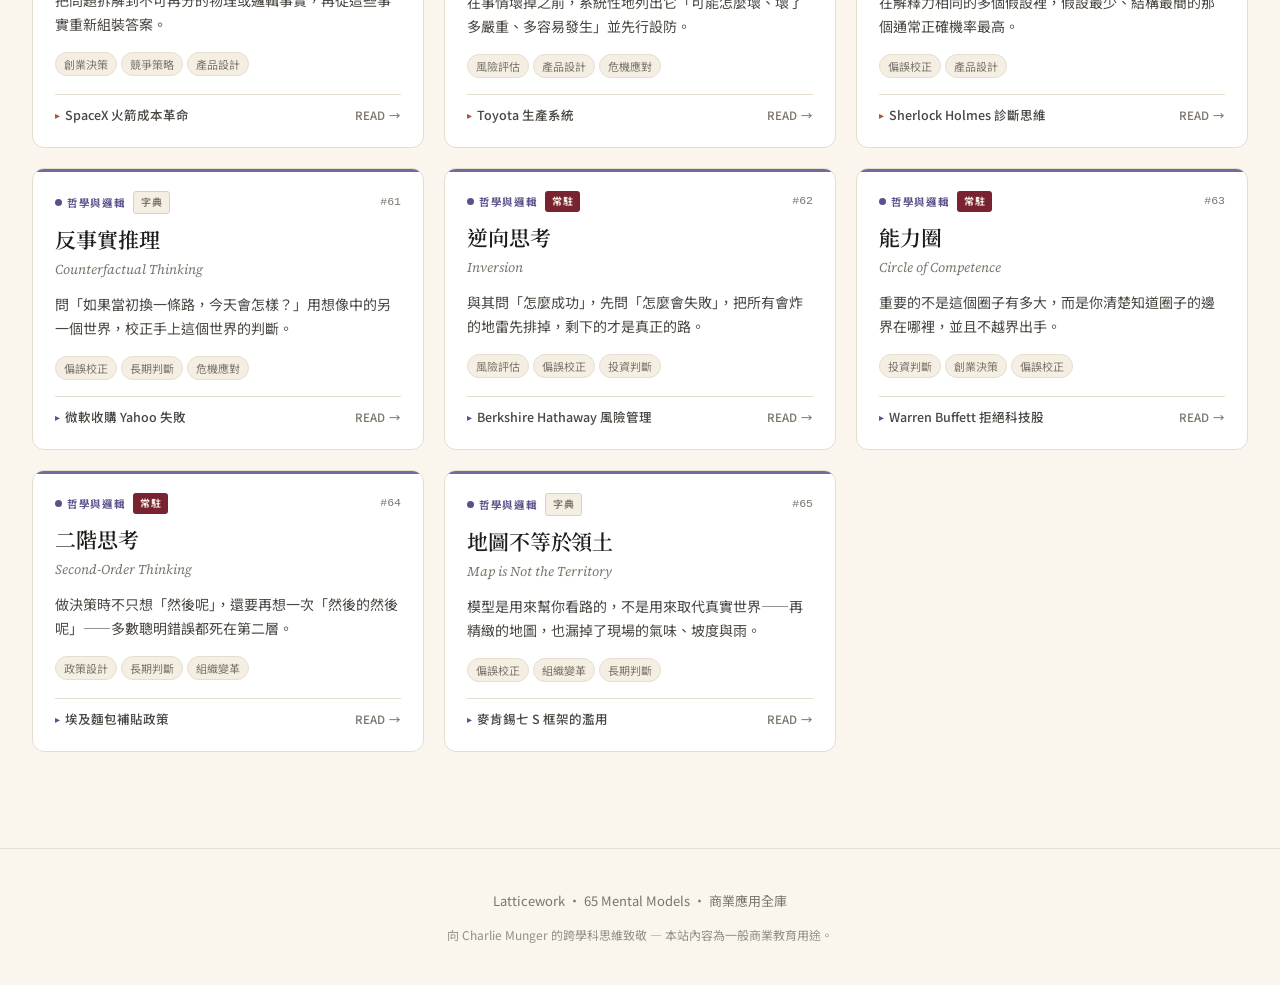
==== commit fbfca4a4: "新增 10 組加乘組合（共 20 組）+ D3 關係圖譜視圖 內容層： - synergies.json 從 10 擴增到 20 組 - 新增主題涵蓋：新創冷啟動、SaaS 定價、組織反熵、賽局戰術、" ====
--- a/site/index.html
+++ b/site/index.html
@@ -40,6 +40,7 @@
     <button class="tab" data-view="evidence" role="tab">實證個案</button>
     <button class="tab" data-view="synergy" role="tab">加乘組合</button>
     <button class="tab" data-view="recommend" role="tab">✦ 智慧推薦</button>
+    <button class="tab" data-view="graph" role="tab">關係圖譜</button>
   </nav>
 
   <section class="controls" id="controls">
@@ -96,6 +97,7 @@
     <article class="modal-panel" id="modal-panel"></article>
   </div>
 
+  <script src="https://d3js.org/d3.v7.min.js"></script>
   <script src="./app.js"></script>
 </body>
 </html>
--- a/site/styles.css
+++ b/site/styles.css
@@ -330,10 +330,12 @@
 /* hide scenario row on views that don't use it */
 body[data-view="synergy"] .scenario-row,
 body[data-view="recommend"] .scenario-row,
-body[data-view="evidence"] .scenario-row { display: none; }
+body[data-view="evidence"] .scenario-row,
+body[data-view="graph"] .scenario-row { display: none; }
 
 body[data-view="synergy"] .control-row.primary > .sort-wrap,
 body[data-view="recommend"] .control-row.primary > .sort-wrap,
+body[data-view="graph"] .control-row.primary > .sort-wrap,
 body[data-view="evidence"] .control-row.chips,
 body[data-view="synergy"] .control-row.chips,
 body[data-view="recommend"] .control-row.chips { display: none; }
@@ -877,6 +879,179 @@
   text-align: center;
   color: var(--ink-3);
   font-size: 14px;
+}
+
+/* ============================================================
+   View: Graph (D3 force-directed network)
+   ============================================================ */
+
+.graph-wrap {
+  background: var(--surface);
+  border: 1px solid var(--hairline);
+  border-radius: var(--radius-lg);
+  overflow: hidden;
+  position: relative;
+}
+
+.graph-header {
+  padding: 14px 22px;
+  border-bottom: 1px solid var(--hairline);
+  display: flex;
+  flex-wrap: wrap;
+  align-items: center;
+  gap: 18px;
+  justify-content: space-between;
+  background: var(--surface-tint);
+}
+
+.graph-legend {
+  display: flex;
+  flex-wrap: wrap;
+  gap: 12px;
+  align-items: center;
+}
+.graph-legend-item {
+  display: inline-flex;
+  align-items: center;
+  gap: 6px;
+  font-size: 12.5px;
+  color: var(--ink-2);
+  cursor: pointer;
+  padding: 3px 9px;
+  border-radius: 999px;
+  border: 1px solid transparent;
+  transition: all 0.15s;
+}
+.graph-legend-item:hover { background: var(--surface); border-color: var(--border); }
+.graph-legend-item.is-dimmed { opacity: 0.4; }
+.graph-legend-item .lg-dot {
+  width: 10px;
+  height: 10px;
+  border-radius: 50%;
+  background: var(--lg-color);
+}
+
+.graph-actions { display: flex; gap: 8px; }
+.graph-btn {
+  background: var(--surface);
+  border: 1px solid var(--border);
+  border-radius: var(--radius-md);
+  padding: 6px 12px;
+  font-size: 12.5px;
+  color: var(--ink-2);
+  cursor: pointer;
+  transition: all 0.15s;
+}
+.graph-btn:hover { background: var(--bg-2); border-color: var(--ink-3); color: var(--ink); }
+
+.graph-svg-wrap {
+  position: relative;
+  width: 100%;
+  height: 680px;
+  background: var(--surface);
+  background-image: radial-gradient(circle, var(--hairline) 1px, transparent 1px);
+  background-size: 24px 24px;
+}
+[data-theme="dark"] .graph-svg-wrap {
+  background-image: radial-gradient(circle, rgba(76, 68, 58, 0.4) 1px, transparent 1px);
+}
+.graph-svg { width: 100%; height: 100%; cursor: grab; }
+.graph-svg:active { cursor: grabbing; }
+
+.graph-svg .link {
+  stroke: var(--hairline);
+  stroke-opacity: 0.55;
+  stroke-width: 1;
+  transition: stroke 0.15s, stroke-opacity 0.15s, stroke-width 0.15s;
+}
+.graph-svg .link.is-highlight {
+  stroke: var(--accent);
+  stroke-opacity: 0.85;
+  stroke-width: 1.6;
+}
+.graph-svg .link.is-dimmed { stroke-opacity: 0.12; }
+
+.graph-svg .node {
+  cursor: pointer;
+  transition: opacity 0.15s, transform 0.15s;
+}
+.graph-svg .node circle {
+  fill: var(--node-color, var(--accent));
+  stroke: var(--surface);
+  stroke-width: 1.5;
+  transition: stroke 0.15s, stroke-width 0.15s, r 0.15s;
+}
+.graph-svg .node.is-core circle {
+  stroke: var(--gold);
+  stroke-width: 2.5;
+}
+.graph-svg .node.is-highlight circle {
+  stroke: var(--accent);
+  stroke-width: 3;
+}
+.graph-svg .node.is-dimmed { opacity: 0.18; }
+.graph-svg .node text {
+  font-family: var(--serif);
+  font-size: 11px;
+  fill: var(--ink-2);
+  pointer-events: none;
+  text-anchor: middle;
+  paint-order: stroke;
+  stroke: var(--surface);
+  stroke-width: 3;
+  stroke-linejoin: round;
+}
+.graph-svg .node.is-core text { font-weight: 600; fill: var(--ink); font-size: 12px; }
+.graph-svg .node.is-highlight text { fill: var(--ink); font-weight: 600; }
+
+.graph-tooltip {
+  position: absolute;
+  pointer-events: none;
+  background: var(--surface);
+  border: 1px solid var(--border);
+  border-radius: var(--radius-md);
+  padding: 10px 14px;
+  font-size: 13px;
+  box-shadow: var(--shadow-md);
+  max-width: 280px;
+  z-index: 5;
+  display: none;
+}
+.graph-tooltip.is-visible { display: block; }
+.graph-tooltip .gt-name {
+  font-family: var(--serif);
+  font-weight: 600;
+  font-size: 15px;
+  color: var(--ink);
+  margin: 0 0 2px;
+}
+.graph-tooltip .gt-en {
+  font-family: "Source Serif 4", Georgia, serif;
+  font-style: italic;
+  font-size: 12px;
+  color: var(--ink-3);
+  margin: 0 0 6px;
+}
+.graph-tooltip .gt-meta {
+  font-size: 11.5px;
+  color: var(--ink-3);
+  display: flex;
+  gap: 6px;
+  align-items: center;
+  flex-wrap: wrap;
+}
+.graph-tooltip .gt-case {
+  font-size: 12px;
+  color: var(--ink-2);
+  margin-top: 6px;
+  padding-top: 6px;
+  border-top: 1px solid var(--hairline);
+}
+.graph-tooltip .gt-degree {
+  font-family: var(--mono);
+  font-size: 10.5px;
+  color: var(--ink-3);
+  margin-top: 4px;
 }
 
 /* ============================================================
